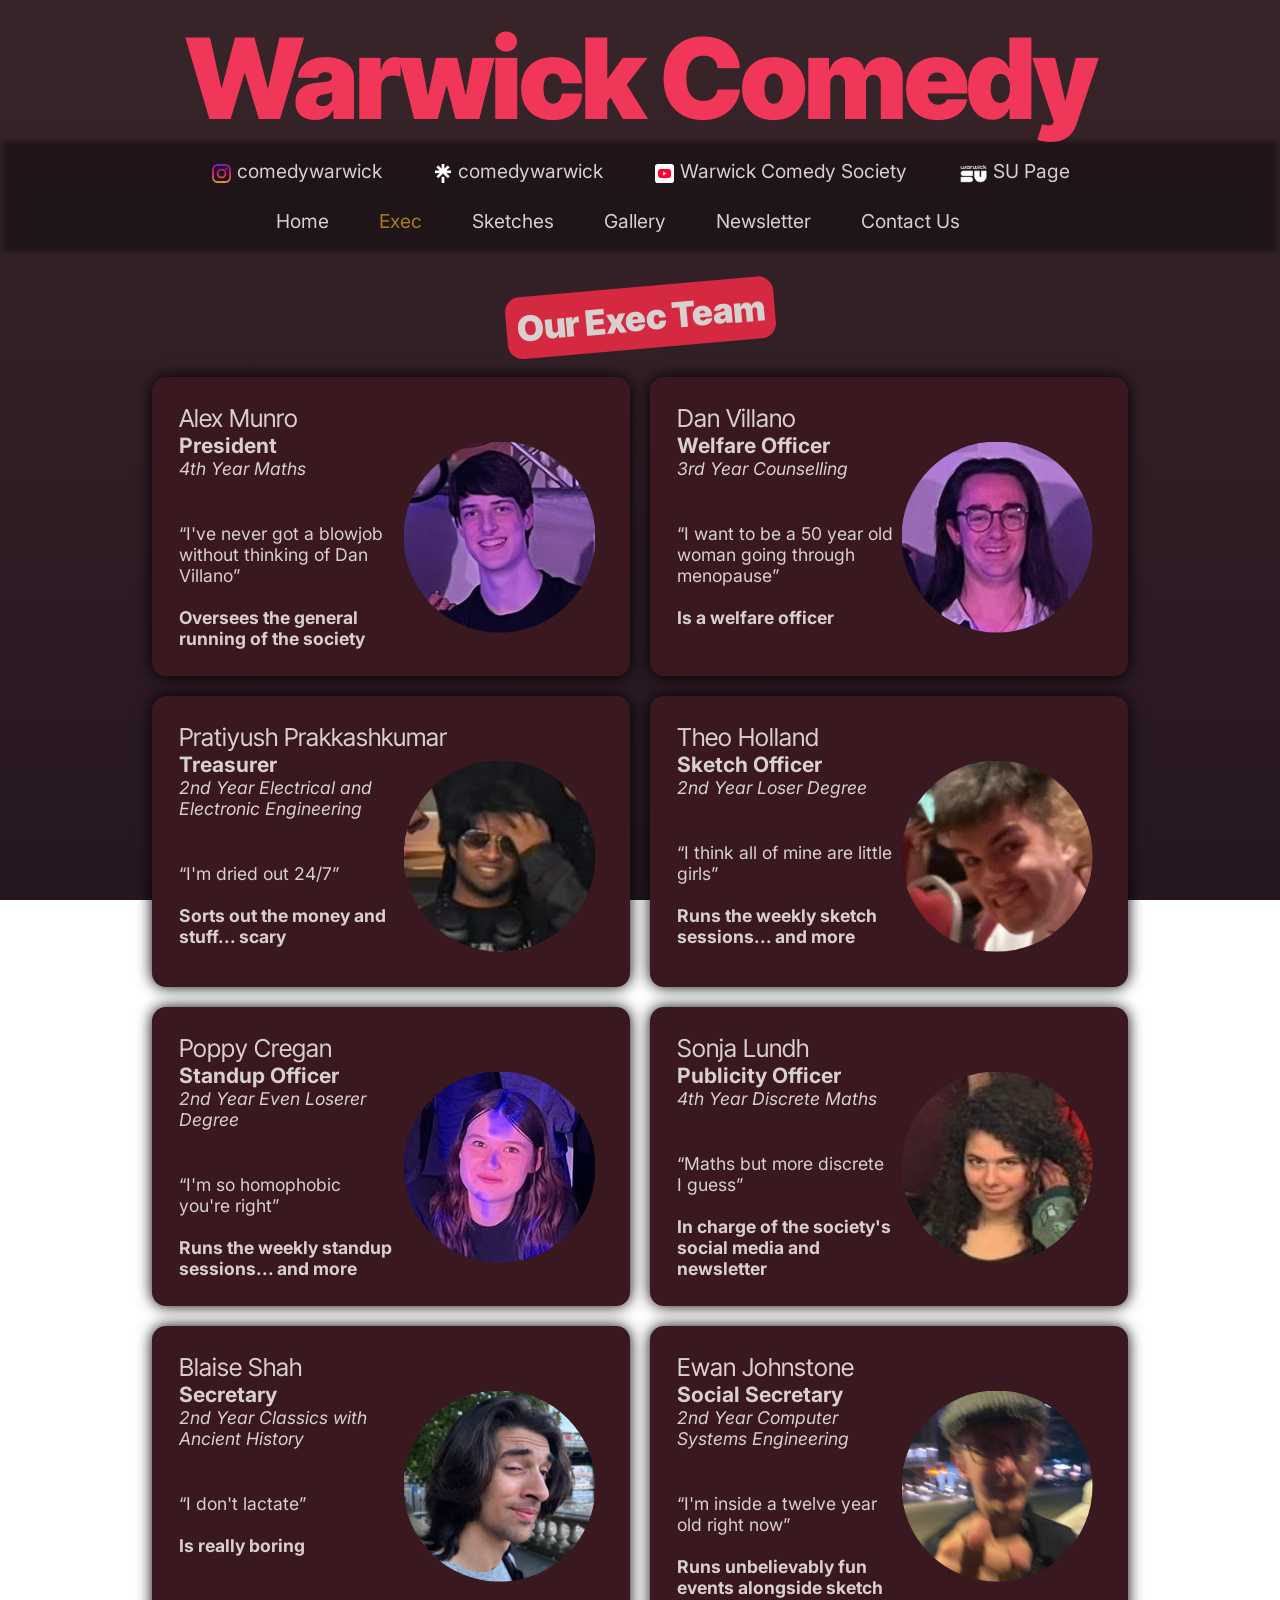
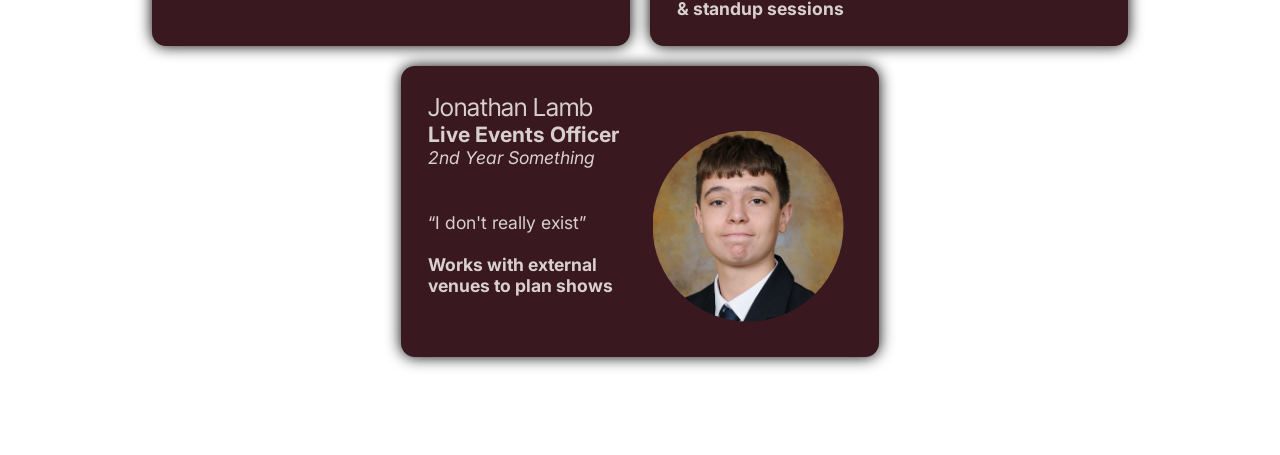
==== exec.html @ 33e4cd1b "test commit all of it!!" ====
<!DOCTYPE html>
<html>
    <head>
        <link href="/style.css" rel="stylesheet">
        <script src="/script.js"></script>

        <script>

            let exec = [];

            async function populate() {
                await fetch("/exec.json")
                    .then(response => response.json())
                    .then(data => exec = data)
                    .catch(error => console.error(error));

                for(var i = 0; i < exec.length; i ++) {
                    console.log(exec[i].name);

                    var newCard = document.createElement("div");
                    newCard.classList.add("card");

                    newCard.innerHTML = String.raw`<h3>${exec[i].name}</h3>
                    <img class="right-image" src="${exec[i].photo}">
                    <big><b>${exec[i].role}</b></big>
                    <br><i>${exec[i].degree}</i>
                    <small-space></small-space>
                    <q>${exec[i].quote}</q>
                    <br><br>
                    <b>${exec[i].description}</b>
                    `;

                    document.getElementById("exec-cards").appendChild(newCard);

                }
            }

        </script>
    </head>

    <body onload="onLoad(); populate()">

        <div class="mainParagraph">
            
            <h2 class="leftTilt">Our Exec Team</h2>

            <div class="cards" id="exec-cards">

            </div>

        </div>

        <div style="clear: both;"></div>
        <space></space>


    </body>
</html>
---- style.css ----
@import url('https://fonts.googleapis.com/css2?family=Inter+Tight:ital,wght@0,100..900;1,100..900&family=Inter:ital,opsz,wght@0,14..32,100..900;1,14..32,100..900&display=swap');


:root {
    --background1: #261621;
    --background2: #382529;
    --background3: #39181f;
    --item1: #a97b19;
    --item2: #d52941;
    --text1: #f13759;
    --text2: #d8d0ce;
    --titleFont: "Inter Tight", sans-serif;
    --bodyFont: "Inter", sans-serif;
}

html {
    background: linear-gradient(var(--background2), var(--background1));
    background-attachment: fixed;
}

h1 {
    font-family: var(--titleFont);
    font-weight: 900;
    font-size: 7em;
    text-align: center;
    color: var(--text1);
    margin-bottom: 0px;
    margin-top: 10px;
    letter-spacing: -3px;
}

h2 {
    display: table;
    text-align: center;
    padding: 10px;
    border-radius: 15px;
    font-size: 2em;
    font-weight: 900;
    font-family: var(--titleFont);
    position: relative;
    left: 50%;
}



h2.leftTilt {
    background-color: var(--item2);
    transform: rotate(-5deg) translateX(-50%);
    transition: transform 0.2s;
}
h2.leftTilt:hover {
    transform: rotate(-2deg) translateX(-50%);
}



h2.rightTilt {
    background-color: var(--item1);
    transform: rotate(5deg) translateX(-50%);
    transition: transform 0.2s;
}
h2.rightTilt:hover {
    transform: rotate(2deg) translateX(-50%);
}


h3 {
    font-family: var(--titleFont);
    font-weight: 400;
}

body {
    font-family: var(--bodyFont);
    font-weight: 400;
    color: var(--text2);
    opacity: 0;
    transition: opacity 0.5s;
}

.mainParagraph {
    margin: 0 10%;
    font-size: 1.1em;
}

.left-half {
    width: 50%;
    float: left;

    text-align: justify;
}

.right-half {
    width: 50%;
    float: right;

    text-align: justify;
}

space {
    min-height: 5em;
    display: block;
}
small-space {
    min-height: 2.5em;
    display: block;
}

.full-width-image {
    width:100%;
}

#socials-bar {
    background-color: #00000066;
    padding: 0.7em;
    margin: 0;
    text-align: center;
    box-shadow: 0 0 5px 5px #00000066;
    font-size: 1.2em;
}

#socials-bar a {
    color: var(--text2);
    text-decoration: none;
}

#socials-bar a:hover {
    opacity: 0.7;
}

#socials-bar img {
    vertical-align: middle;
    height: 1em;
    padding: 0.1em;
    margin-right: 0.2em;
}
#socials-bar .spacer::after {
    content: "\00a0\00a0\00a0\00a0\00a0\00a0\00a0\00a0";
}


#navbar {
    background-color: #00000066;
    padding: 0.7em;
    margin: 1em 0 0 0;
    text-align: center;
    box-shadow: 0 0 5px 5px #00000066;
    font-size: 1.2em;
}

#navbar a {
    color: var(--text2);
    text-decoration: none;
}

#navbar a:hover {
    opacity: 0.7;
}

#navbar img {
    vertical-align: middle;
    height: 1em;
    padding: 0.1em;
    margin-right: 0.2em;
}

#navbar .spacer::after {
    content: "\00a0\00a0\00a0\00a0\00a0\00a0\00a0\00a0";
}



a {
    color: var(--item1);
}
a:hover {
    opacity: 0.7;
}

.cards {
    display: flex;
    flex-wrap: wrap;
    justify-content: center;
}

.cards .card {
    background-color: var(--background3);
    width: 42%;
    float: left;
    margin: 1%;
    border-radius: 0.8em;
    box-shadow: 0 0 15px 0px black;
    padding: 1.5em;
}

.cards .card h3 {
    margin-top: 0;
    margin-bottom: 0;
    font-size: 1.4em;
}

.cards .card .right-image {
    float: right;
    width: 45%;
    padding: 2%;
    border-radius: 50%;
}
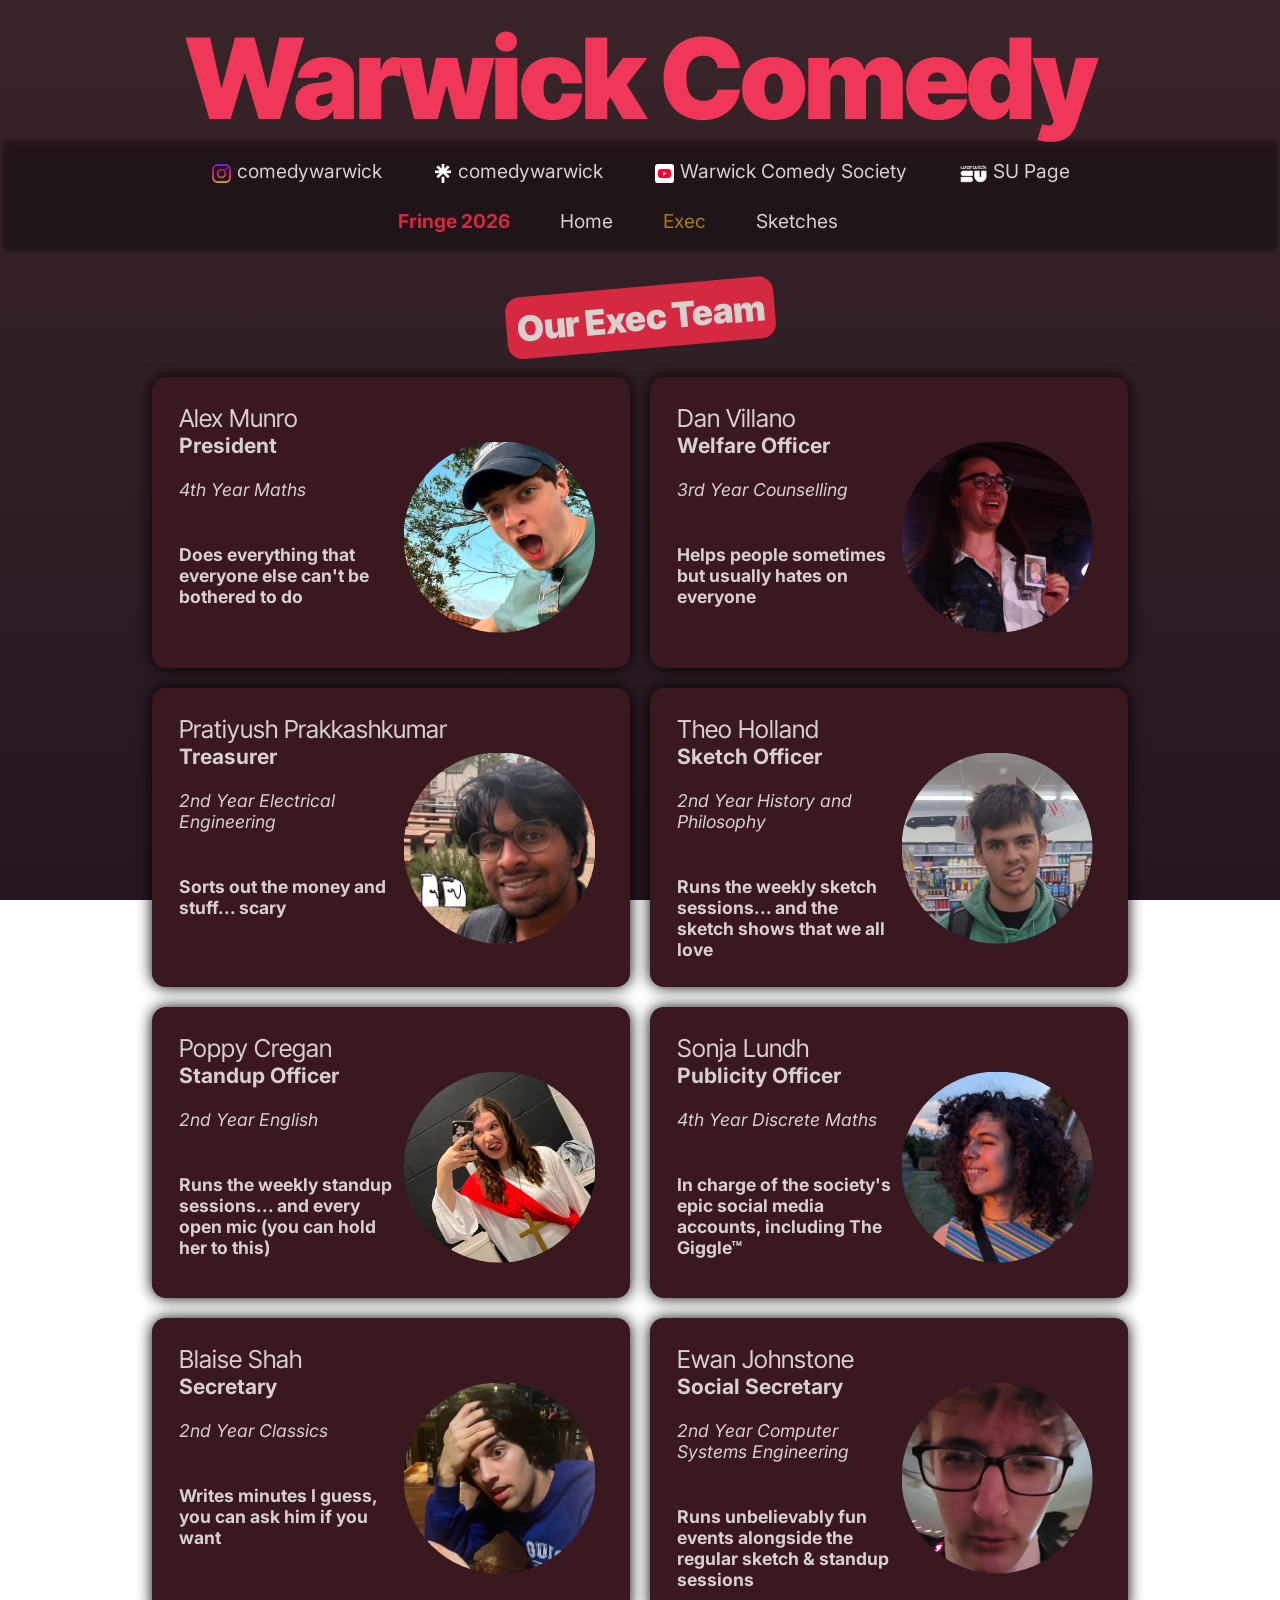
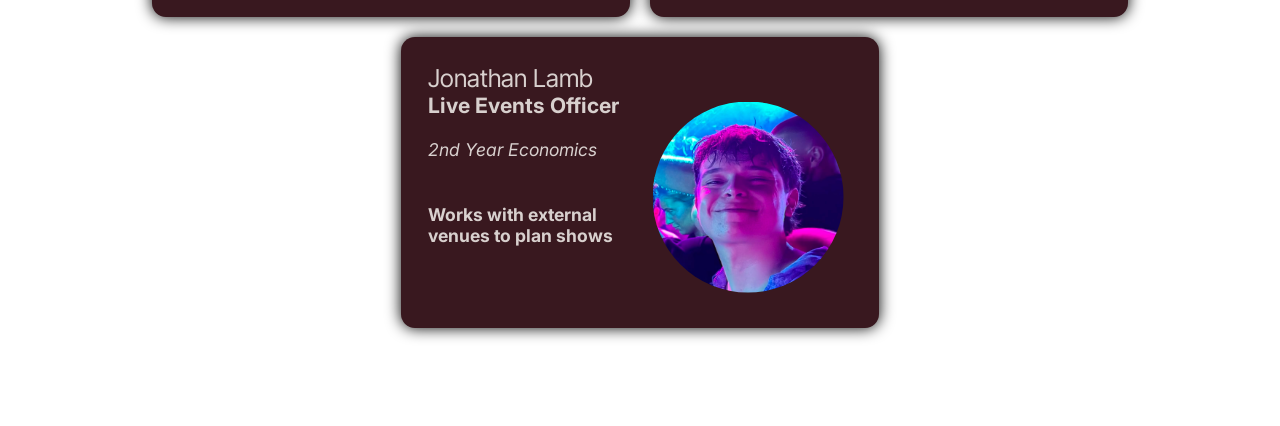
==== commit 48dd4ef8: "Update sketches and fringe stuff!!" ====
--- a/exec.html
+++ b/exec.html
@@ -1,15 +1,16 @@
 <!DOCTYPE html>
 <html>
     <head>
-        <link href="/style.css" rel="stylesheet">
-        <script src="/script.js"></script>
+        <link href="style.css" rel="stylesheet">
+        <script src="script.js"></script>
+        <title>Meet the Exec - Warwick Comedy Society</title>
 
         <script>
 
             let exec = [];
 
             async function populate() {
-                await fetch("/exec.json")
+                await fetch("exec.json")
                     .then(response => response.json())
                     .then(data => exec = data)
                     .catch(error => console.error(error));
@@ -23,15 +24,13 @@
                     newCard.innerHTML = String.raw`<h3>${exec[i].name}</h3>
                     <img class="right-image" src="${exec[i].photo}">
                     <big><b>${exec[i].role}</b></big>
+                    <br>
                     <br><i>${exec[i].degree}</i>
                     <small-space></small-space>
-                    <q>${exec[i].quote}</q>
-                    <br><br>
                     <b>${exec[i].description}</b>
                     `;
 
                     document.getElementById("exec-cards").appendChild(newCard);
-
                 }
             }
 
--- a/style.css
+++ b/style.css
@@ -40,6 +40,8 @@
     font-family: var(--titleFont);
     position: relative;
     left: 50%;
+    transform: translateX(-50%);
+    background-color: var(--item2);
 }
 
 
@@ -68,6 +70,7 @@
 h3 {
     font-family: var(--titleFont);
     font-weight: 400;
+    font-size: 1.7em;
 }
 
 body {
